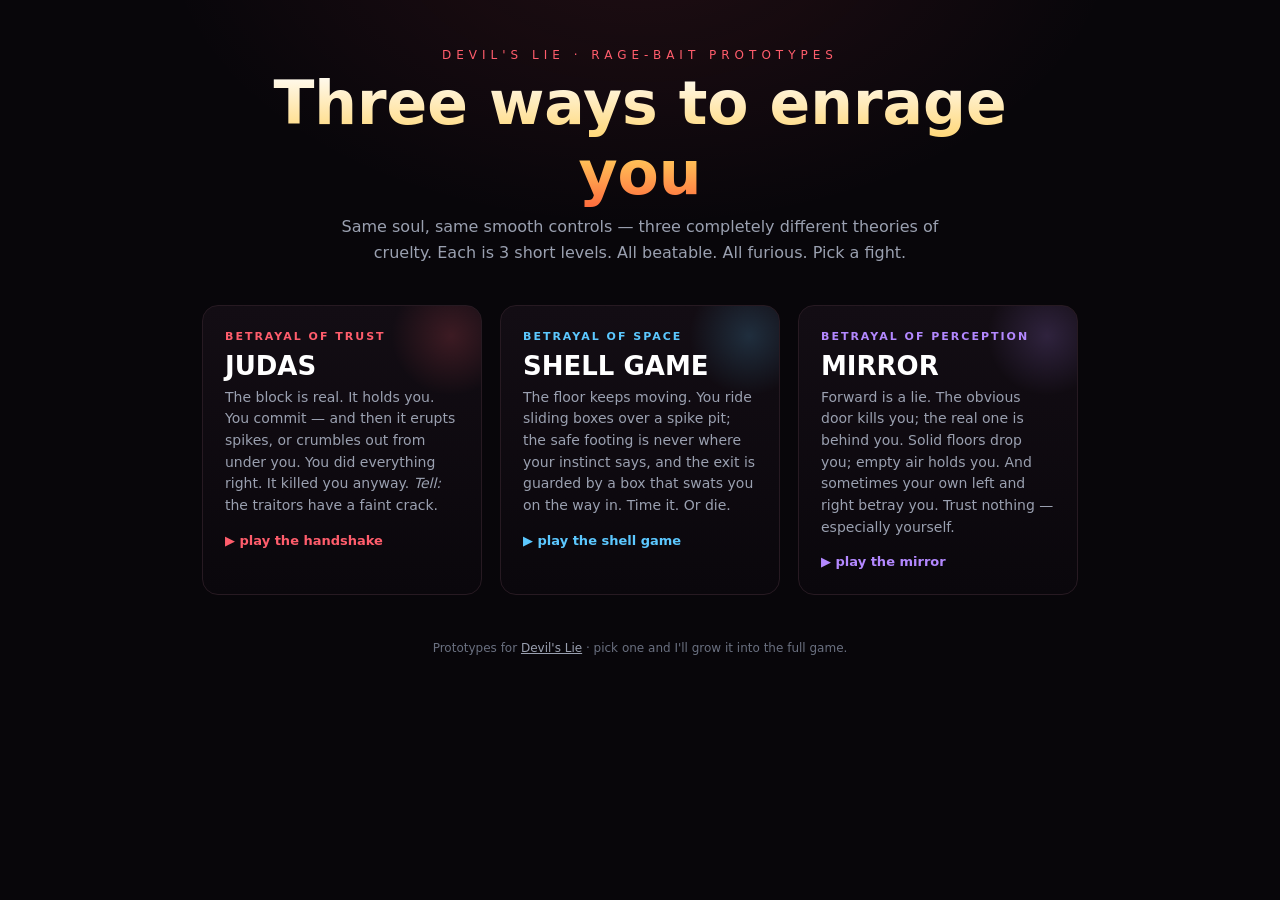
==== rage/index.html @ c5f7fece "Add 3 rage-bait prototypes (JUDAS/SHELL GAME/MIRROR) — shared smooth engine, each 3 levels, no facec" ====
<!doctype html>
<html lang="en"><head>
<meta charset="utf-8"/>
<meta name="viewport" content="width=device-width, initial-scale=1.0"/>
<title>Devil's Lie — Rage Bait Prototypes</title>
<style>
  :root{--bg:#08060a;--ink:#ece4df;--mut:#9aa0b0}
  *{box-sizing:border-box}
  html,body{margin:0;background:radial-gradient(800px 500px at 50% -10%,rgba(255,77,106,.10),transparent 60%),var(--bg);
    color:var(--ink);font-family:system-ui,sans-serif;min-height:100%}
  .wrap{max-width:920px;margin:0 auto;padding:48px 22px 80px;text-align:center}
  .kick{letter-spacing:5px;font-size:12px;text-transform:uppercase;color:#ff5d6c}
  h1{font-size:clamp(34px,8vw,60px);margin:.1em 0;background:linear-gradient(180deg,#fff,#ffcf5c 60%,#ff6b3d);
    -webkit-background-clip:text;background-clip:text;color:transparent}
  .sub{color:var(--mut);max-width:600px;margin:6px auto 0;line-height:1.6}
  .grid{display:grid;grid-template-columns:repeat(auto-fit,minmax(250px,1fr));gap:18px;margin-top:40px}
  a.card{display:block;text-decoration:none;color:inherit;background:linear-gradient(180deg,#130d14,#0a070c);
    border:1px solid #271a22;border-radius:16px;padding:24px 22px;text-align:left;transition:.18s;position:relative;overflow:hidden}
  a.card:hover{transform:translateY(-4px);border-color:var(--ac)}
  a.card .tag{font-size:11px;letter-spacing:2px;text-transform:uppercase;color:var(--ac);font-weight:700}
  a.card h2{margin:.3em 0 .2em;font-size:26px;color:#fff}
  a.card p{color:var(--mut);font-size:14px;line-height:1.55;margin:.4em 0 0}
  a.card .play{margin-top:16px;display:inline-block;font-size:13px;font-weight:700;color:var(--ac)}
  a.card .orb{position:absolute;right:-30px;top:-30px;width:120px;height:120px;border-radius:50%;
    background:radial-gradient(circle,var(--ac),transparent 70%);opacity:.18}
  .foot{margin-top:46px;color:#6a7080;font-size:12px}
  .foot a{color:#9aa0b0}
</style></head>
<body>
<div class="wrap">
  <div class="kick">Devil's Lie · rage-bait prototypes</div>
  <h1>Three ways to enrage you</h1>
  <p class="sub">Same soul, same smooth controls — three completely different theories of cruelty. Each is 3 short levels. All beatable. All furious. Pick a fight.</p>
  <div class="grid">
    <a class="card" href="judas.html" style="--ac:#ff5d6c">
      <div class="orb"></div>
      <div class="tag">betrayal of trust</div>
      <h2>JUDAS</h2>
      <p>The block is real. It holds you. You commit — and then it erupts spikes, or crumbles out from under you. You did everything right. It killed you anyway. <em>Tell:</em> the traitors have a faint crack.</p>
      <span class="play">▶ play the handshake</span>
    </a>
    <a class="card" href="shell.html" style="--ac:#5cc8ff">
      <div class="orb"></div>
      <div class="tag">betrayal of space</div>
      <h2>SHELL GAME</h2>
      <p>The floor keeps moving. You ride sliding boxes over a spike pit; the safe footing is never where your instinct says, and the exit is guarded by a box that swats you on the way in. Time it. Or die.</p>
      <span class="play">▶ play the shell game</span>
    </a>
    <a class="card" href="mirror.html" style="--ac:#b388ff">
      <div class="orb"></div>
      <div class="tag">betrayal of perception</div>
      <h2>MIRROR</h2>
      <p>Forward is a lie. The obvious door kills you; the real one is behind you. Solid floors drop you; empty air holds you. And sometimes your own left and right betray you. Trust nothing — especially yourself.</p>
      <span class="play">▶ play the mirror</span>
    </a>
  </div>
  <div class="foot">Prototypes for <a href="https://trpper11.github.io/devils-lie/">Devil's Lie</a> · pick one and I'll grow it into the full game.</div>
</div>
</body></html>
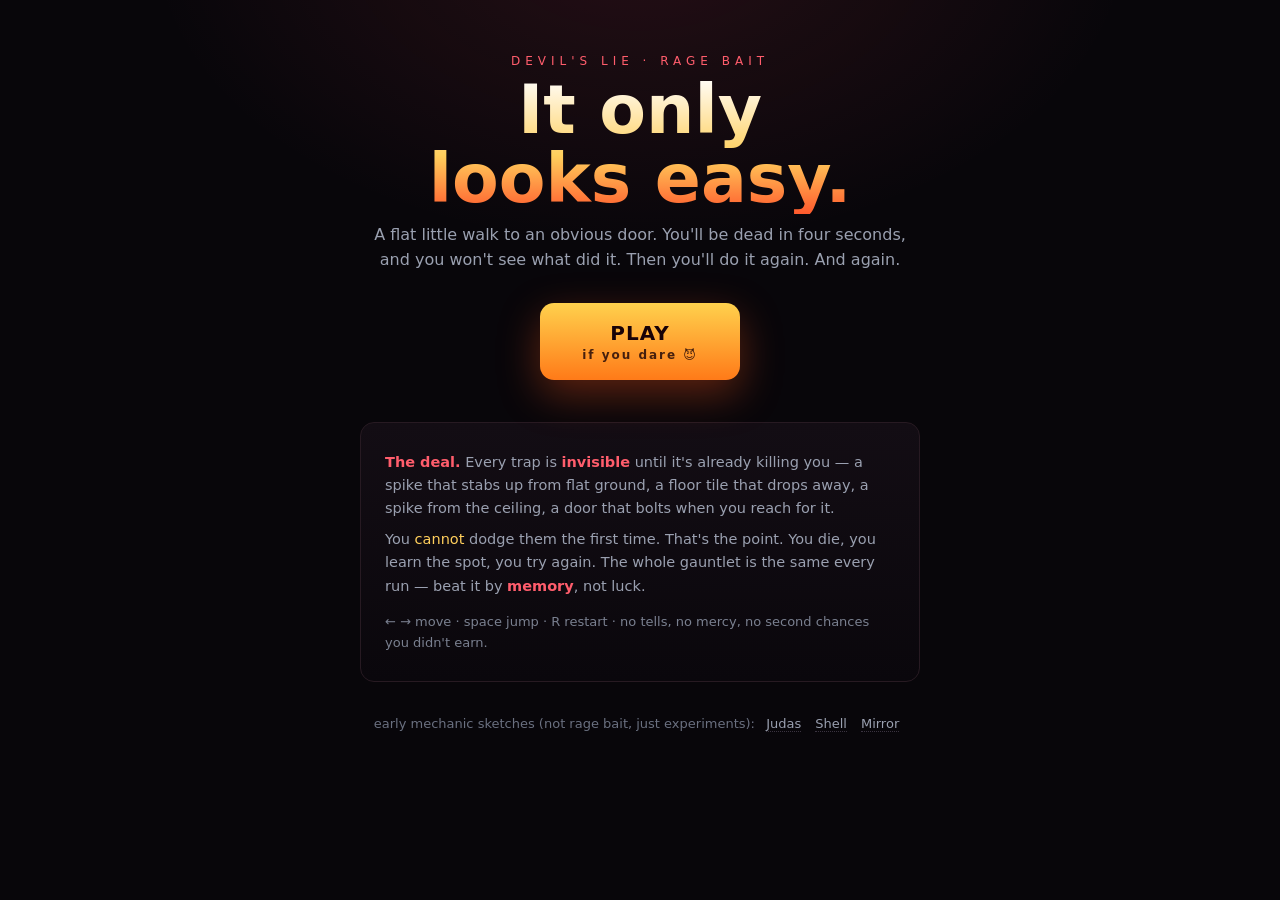
==== commit 38248c46: "Rebuild as REAL rage bait: DEVIL'S LIE — deceptively-easy levels mined with INVISIBLE untelegraphed " ====
--- a/rage/index.html
+++ b/rage/index.html
@@ -2,58 +2,45 @@
 <html lang="en"><head>
 <meta charset="utf-8"/>
 <meta name="viewport" content="width=device-width, initial-scale=1.0"/>
-<title>Devil's Lie — Rage Bait Prototypes</title>
+<title>Devil's Lie — Rage Bait</title>
 <style>
-  :root{--bg:#08060a;--ink:#ece4df;--mut:#9aa0b0}
+  :root{--bg:#08060a;--ink:#ece4df;--mut:#9aa0b0;--crim:#ff5d6c}
   *{box-sizing:border-box}
-  html,body{margin:0;background:radial-gradient(800px 500px at 50% -10%,rgba(255,77,106,.10),transparent 60%),var(--bg);
+  html,body{margin:0;background:radial-gradient(820px 520px at 50% -8%,rgba(255,77,106,.12),transparent 60%),var(--bg);
     color:var(--ink);font-family:system-ui,sans-serif;min-height:100%}
-  .wrap{max-width:920px;margin:0 auto;padding:48px 22px 80px;text-align:center}
-  .kick{letter-spacing:5px;font-size:12px;text-transform:uppercase;color:#ff5d6c}
-  h1{font-size:clamp(34px,8vw,60px);margin:.1em 0;background:linear-gradient(180deg,#fff,#ffcf5c 60%,#ff6b3d);
-    -webkit-background-clip:text;background-clip:text;color:transparent}
-  .sub{color:var(--mut);max-width:600px;margin:6px auto 0;line-height:1.6}
-  .grid{display:grid;grid-template-columns:repeat(auto-fit,minmax(250px,1fr));gap:18px;margin-top:40px}
-  a.card{display:block;text-decoration:none;color:inherit;background:linear-gradient(180deg,#130d14,#0a070c);
-    border:1px solid #271a22;border-radius:16px;padding:24px 22px;text-align:left;transition:.18s;position:relative;overflow:hidden}
-  a.card:hover{transform:translateY(-4px);border-color:var(--ac)}
-  a.card .tag{font-size:11px;letter-spacing:2px;text-transform:uppercase;color:var(--ac);font-weight:700}
-  a.card h2{margin:.3em 0 .2em;font-size:26px;color:#fff}
-  a.card p{color:var(--mut);font-size:14px;line-height:1.55;margin:.4em 0 0}
-  a.card .play{margin-top:16px;display:inline-block;font-size:13px;font-weight:700;color:var(--ac)}
-  a.card .orb{position:absolute;right:-30px;top:-30px;width:120px;height:120px;border-radius:50%;
-    background:radial-gradient(circle,var(--ac),transparent 70%);opacity:.18}
-  .foot{margin-top:46px;color:#6a7080;font-size:12px}
-  .foot a{color:#9aa0b0}
+  .wrap{max-width:760px;margin:0 auto;padding:54px 22px 80px;text-align:center}
+  .kick{letter-spacing:5px;font-size:12px;text-transform:uppercase;color:var(--crim)}
+  h1{font-size:clamp(38px,9vw,68px);margin:.1em 0 .1em;line-height:1.02;
+    background:linear-gradient(180deg,#fff,#ffcf5c 58%,#ff5a2d);-webkit-background-clip:text;background-clip:text;color:transparent}
+  .sub{color:var(--mut);max-width:560px;margin:8px auto 0;line-height:1.6;font-size:16px}
+  .play{display:inline-block;margin-top:30px;padding:18px 42px;border-radius:14px;text-decoration:none;font-weight:800;
+    font-size:20px;letter-spacing:1px;color:#180207;background:linear-gradient(180deg,#ffd14d,#ff7a18);
+    box-shadow:0 14px 40px rgba(255,90,30,.35);transition:.16s}
+  .play:hover{transform:translateY(-3px);box-shadow:0 20px 52px rgba(255,90,30,.5)}
+  .play small{display:block;font-weight:600;font-size:12px;letter-spacing:2px;opacity:.8;margin-top:3px}
+  .how{margin:42px auto 0;max-width:560px;text-align:left;background:linear-gradient(180deg,#130d14,#0a070c);
+    border:1px solid #271a22;border-radius:14px;padding:20px 24px}
+  .how b{color:var(--crim)} .how p{color:var(--mut);line-height:1.6;margin:8px 0;font-size:14.5px}
+  .how .warn{color:#ffcf5c}
+  .alts{margin-top:34px;font-size:13px;color:#6a7080}
+  .alts a{color:#9aa0b0;text-decoration:none;margin:0 7px;border-bottom:1px dotted #3a3340}
+  .alts a:hover{color:var(--crim)}
 </style></head>
 <body>
 <div class="wrap">
-  <div class="kick">Devil's Lie · rage-bait prototypes</div>
-  <h1>Three ways to enrage you</h1>
-  <p class="sub">Same soul, same smooth controls — three completely different theories of cruelty. Each is 3 short levels. All beatable. All furious. Pick a fight.</p>
-  <div class="grid">
-    <a class="card" href="judas.html" style="--ac:#ff5d6c">
-      <div class="orb"></div>
-      <div class="tag">betrayal of trust</div>
-      <h2>JUDAS</h2>
-      <p>The block is real. It holds you. You commit — and then it erupts spikes, or crumbles out from under you. You did everything right. It killed you anyway. <em>Tell:</em> the traitors have a faint crack.</p>
-      <span class="play">▶ play the handshake</span>
-    </a>
-    <a class="card" href="shell.html" style="--ac:#5cc8ff">
-      <div class="orb"></div>
-      <div class="tag">betrayal of space</div>
-      <h2>SHELL GAME</h2>
-      <p>The floor keeps moving. You ride sliding boxes over a spike pit; the safe footing is never where your instinct says, and the exit is guarded by a box that swats you on the way in. Time it. Or die.</p>
-      <span class="play">▶ play the shell game</span>
-    </a>
-    <a class="card" href="mirror.html" style="--ac:#b388ff">
-      <div class="orb"></div>
-      <div class="tag">betrayal of perception</div>
-      <h2>MIRROR</h2>
-      <p>Forward is a lie. The obvious door kills you; the real one is behind you. Solid floors drop you; empty air holds you. And sometimes your own left and right betray you. Trust nothing — especially yourself.</p>
-      <span class="play">▶ play the mirror</span>
-    </a>
+  <div class="kick">Devil's Lie · rage bait</div>
+  <h1>It only<br>looks easy.</h1>
+  <p class="sub">A flat little walk to an obvious door. You'll be dead in four seconds, and you won't see what did it. Then you'll do it again. And again.</p>
+  <a class="play" href="rage.html">PLAY<small>if you dare 😈</small></a>
+
+  <div class="how">
+    <p><b>The deal.</b> Every trap is <b>invisible</b> until it's already killing you — a spike that stabs up from flat ground, a floor tile that drops away, a spike from the ceiling, a door that bolts when you reach for it.</p>
+    <p>You <span class="warn">cannot</span> dodge them the first time. That's the point. You die, you learn the spot, you try again. The whole gauntlet is the same every run — beat it by <b>memory</b>, not luck.</p>
+    <p style="color:#7a8090;font-size:13px;margin-top:14px">← → move · space jump · R restart · no tells, no mercy, no second chances you didn't earn.</p>
   </div>
-  <div class="foot">Prototypes for <a href="https://trpper11.github.io/devils-lie/">Devil's Lie</a> · pick one and I'll grow it into the full game.</div>
+
+  <div class="alts">early mechanic sketches (not rage bait, just experiments):
+    <a href="judas.html">Judas</a><a href="shell.html">Shell</a><a href="mirror.html">Mirror</a>
+  </div>
 </div>
 </body></html>
